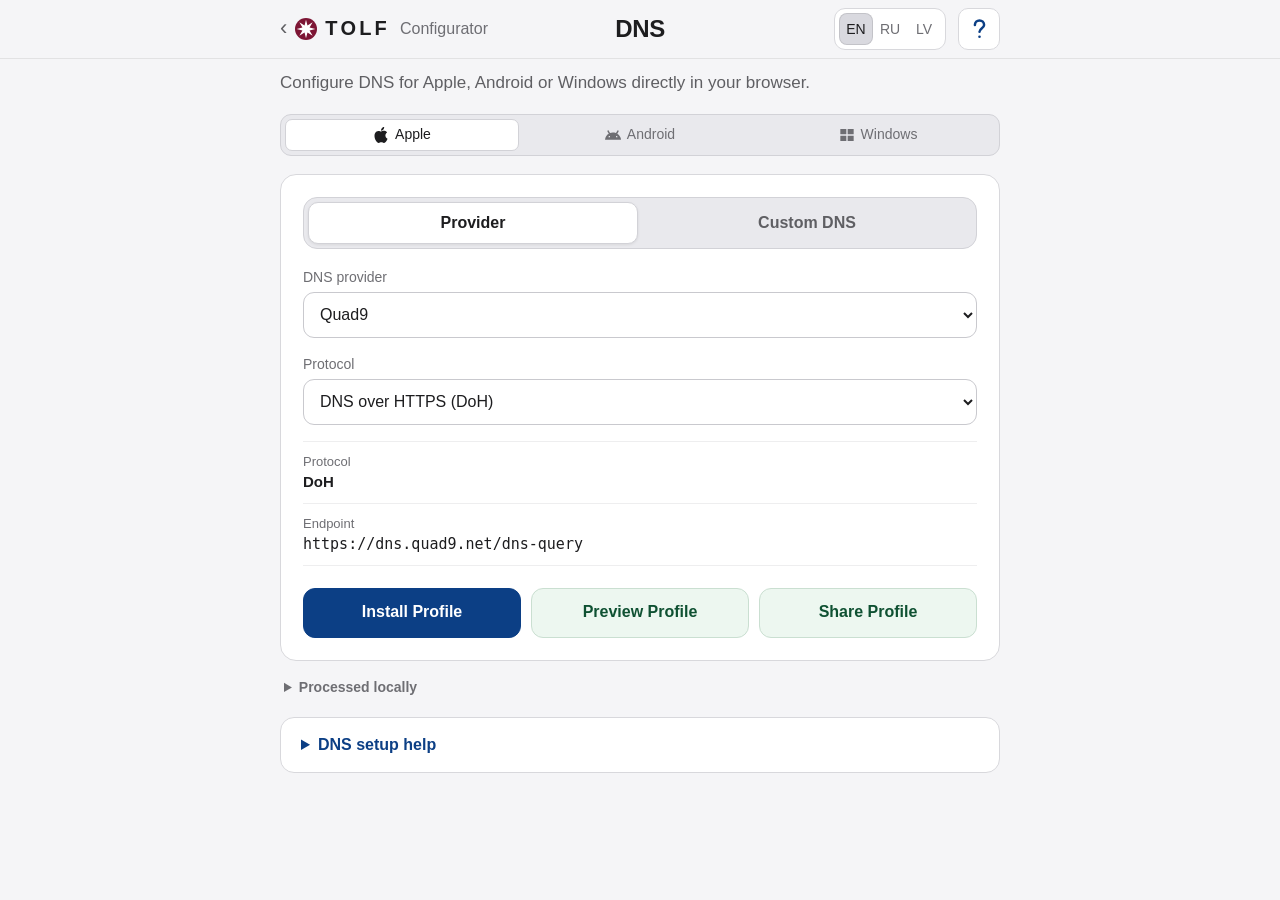
==== dns/index.html @ ae7d3d37 "Align Configurator and DNS headers with shared TOLF style" ====
<!DOCTYPE html>
<html lang="en" data-tolf-ui="configurator">
<head>
<meta charset="UTF-8">
<meta name="viewport" content="width=device-width, initial-scale=1">
<meta name="color-scheme" content="light dark">
<title>TOLF DNS Configurator</title>
<link rel="stylesheet" href="styles.css?v=unified-header-20260928-1">
<link rel="stylesheet" href="../tolf-header.20260919-1.css?v=languages-2">
</head>
<body>
<main>
  <header class="page-header">
    <nav class="header-navigation" aria-label="Navigation">
      <a class="back" id="backLink" href="/?lang=en" aria-label="TOLF Configurator" data-t-aria="backConfigurator">
        <span class="back-chevron" aria-hidden="true">‹</span>
        <span class="back-label"><span class="back-wordmark" aria-hidden="true">TOLF</span><span class="back-product" data-t="backProduct">Configurator</span></span>
      </a>

      <h1 class="header-title" data-t="title">DNS</h1>

      <div class="header-right">
        <div class="tolf-language language" aria-label="Language">
          <button data-lang="en" type="button" lang="en" aria-label="English">EN</button>
          <button data-lang="ru" type="button" lang="ru" aria-label="Русский">RU</button>
          <button data-lang="lv" type="button" lang="lv" aria-label="Latviešu">LV</button>
        </div>
        <a id="helpLink" class="help-link" href="#help" aria-label="Help" data-t-aria="help">
          <svg viewBox="0 0 24 24" fill="none" stroke="currentColor" stroke-width="2.2" stroke-linecap="round" stroke-linejoin="round" aria-hidden="true" focusable="false"><path d="M7.9 8a4.1 4.1 0 0 1 8.2 0c0 2.7-4.1 3-4.1 6"></path><circle cx="12" cy="18.5" r="1.15" fill="currentColor" stroke="none"></circle></svg>
        </a>
      </div>
    </nav>

    <div class="brand-copy">
      <h1 class="mobile-title" data-t="title">DNS</h1>
      <p class="subtitle" data-t="subtitle">Create a DNS configuration profile directly in your browser.</p>
    </div>
  </header>

  <div class="header-switchers">
    <div class="platform-switcher" id="platformSwitcher" aria-label="Device platform">
      <button class="platform-button" type="button" data-platform="apple" aria-pressed="false">
        <svg class="platform-icon" viewBox="0 0 24 24" aria-hidden="true" focusable="false">
          <path d="M12.152 6.896c-.948 0-2.415-1.078-3.96-1.04-2.04.027-3.91 1.183-4.961 3.014-2.117 3.675-.546 9.103 1.519 12.09 1.013 1.454 2.208 3.09 3.792 3.039 1.52-.065 2.09-.987 3.935-.987 1.831 0 2.35.987 3.96.948 1.637-.026 2.676-1.48 3.676-2.948 1.156-1.688 1.636-3.325 1.662-3.415-.039-.013-3.182-1.221-3.22-4.857-.026-3.04 2.48-4.494 2.597-4.559-1.429-2.09-3.623-2.324-4.39-2.376-2-.156-3.675 1.09-4.61 1.09zM15.53 3.83c.843-1.012 1.4-2.427 1.245-3.83-1.207.052-2.662.805-3.532 1.818-.78.896-1.454 2.338-1.273 3.714 1.338.104 2.715-.688 3.559-1.701"></path>
        </svg>
        <span>Apple</span>
      </button>

      <button class="platform-button" type="button" data-platform="android" aria-pressed="false">
        <svg class="platform-icon" viewBox="0 0 24 24" aria-hidden="true" focusable="false">
          <path d="M18.4395 5.5586c-.675 1.1664-1.352 2.3318-2.0274 3.498-.0366-.0155-.0742-.0286-.1113-.043-1.8249-.6957-3.484-.8-4.42-.787-1.8551.0185-3.3544.4643-4.2597.8203-.084-.1494-1.7526-3.021-2.0215-3.4864a1.1451 1.1451 0 0 0-.1406-.1914c-.3312-.364-.9054-.4859-1.379-.203-.475.282-.7136.9361-.3886 1.5019 1.9466 3.3696-.0966-.2158 1.9473 3.3593.0172.031-.4946.2642-1.3926 1.0177C2.8987 12.176.452 14.772 0 18.9902h24c-.119-1.1108-.3686-2.099-.7461-3.0683-.7438-1.9118-1.8435-3.2928-2.7402-4.1836a12.1048 12.1048 0 0 0-2.1309-1.6875c.6594-1.122 1.312-2.2559 1.9649-3.3848.2077-.3615.1886-.7956-.0079-1.1191a1.1001 1.1001 0 0 0-.8515-.5332c-.5225-.0536-.9392.3128-1.0488.5449zm-.0391 8.461c.3944.5926.324 1.3306-.1563 1.6503-.4799.3197-1.188.0985-1.582-.4941-.3944-.5927-.324-1.3307.1563-1.6504.4727-.315 1.1812-.1086 1.582.4941zM7.207 13.5273c.4803.3197.5506 1.0577.1563 1.6504-.394.5926-1.1038.8138-1.584.4941-.48-.3197-.5503-1.0577-.1563-1.6504.4008-.6021 1.1087-.8106 1.584-.4941z"></path>
        </svg>
        <span>Android</span>
      </button>

      <button class="platform-button" type="button" data-platform="windows" aria-pressed="false">
        <svg class="platform-icon" viewBox="0 0 24 24" aria-hidden="true" focusable="false">
          <path d="M2 3h9v8H2zM13 3h9v8h-9zM2 13h9v8H2zM13 13h9v8h-9z"></path>
        </svg>
        <span>Windows</span>
      </button>
    </div>
  </div>

  <section class="card dns-card">
    <div class="mode-tabs" role="tablist" aria-label="DNS mode">
      <button class="mode active" type="button" data-mode="provider" data-t="providerMode">Provider</button>
      <button class="mode" type="button" data-mode="custom" data-t="customMode">Custom DNS</button>
    </div>

    <div id="providerPanel">
      <div class="field first-field">
        <label for="provider" data-t="provider">DNS provider</label>
        <select id="provider">
          <option value="quad9">Quad9</option>
          <option value="quad9ecs">Quad9 ECS</option>
          <option value="cloudflare">Cloudflare</option>
          <option value="google">Google Public DNS</option>
          <option value="adguard">AdGuard DNS</option>
          <option value="mullvad">Mullvad DNS</option>
          <option value="dns4eu">DNS4EU</option>
          <option value="yandex">Yandex DNS</option>
          <option value="dnspod">DNSPod / Tencent</option>
          <option value="alidns">AliDNS</option>
        </select>
      </div>

      <div class="field">
        <label for="providerProtocolSelect" data-t="protocol">Protocol</label>
        <select id="providerProtocolSelect">
          <option value="HTTPS">DNS over HTTPS (DoH)</option>
          <option value="TLS">DNS over TLS (DoT)</option>
        </select>
      </div>

      <div class="provider-info">
        <div>
          <span data-t="protocol">Protocol</span>
          <strong id="providerProtocol">DoH</strong>
        </div>
        <div>
          <span data-t="endpoint">Endpoint</span>
          <code id="providerEndpoint"></code>
        </div>
      </div>
    </div>

    <div id="customPanel" class="hidden">
      <div class="field first-field">
        <label for="customProtocol" data-t="protocol">Protocol</label>
        <select id="customProtocol">
          <option value="HTTPS">DNS over HTTPS (DoH)</option>
          <option value="TLS">DNS over TLS (DoT)</option>
          <option value="Cleartext" data-t="plainDns">DNS (unencrypted)</option>
        </select>
      </div>

      <div id="urlField" class="field">
        <label for="serverUrl" data-t="dohUrl">DoH URL</label>
        <input id="serverUrl" type="url" placeholder="https://example.com/dns-query" autocomplete="off" autocapitalize="none" spellcheck="false">
      </div>

      <div id="hostField" class="field hidden">
        <label for="serverName" data-t="dotHost">DoT server name</label>
        <input id="serverName" type="text" placeholder="dns.example.com" autocomplete="off" autocapitalize="none" spellcheck="false">
      </div>

      <div id="addressesField" class="field hidden">
        <label for="serverAddresses" data-t="addresses">DNS addresses</label>
        <textarea id="serverAddresses" rows="3" placeholder="9.9.9.9, 149.112.112.112"></textarea>
        <p class="hint" data-t="addressesHint">Enter IPv4 or IPv6 addresses separated by commas or new lines.</p>
      </div>
    </div>

    <input id="profileName" type="hidden" value="TOLF DNS Quad9">

    <div id="error" class="error hidden" role="alert"></div>

    <div class="actions profile-actions">
      <button id="install" class="primary" type="button" data-t="install">Install Profile</button>
      <button id="preview" class="constructive preview-button" type="button" data-t="preview">Preview Profile</button>
      <button id="share" class="constructive" type="button" data-t="share">Share Profile</button>
    </div>

    <section id="profilePreview" class="profile-preview hidden" aria-live="polite">
      <div class="preview-header">
        <div>
          <div class="preview-kicker" data-t="previewTitle">Profile preview</div>
          <h2 id="previewName">TOLF DNS Quad9</h2>
        </div>
        <button id="closePreview" class="preview-close" type="button" aria-label="Close">×</button>
      </div>

      <div class="preview-grid">
        <div><span data-t="previewType">Type</span><strong>DNS configuration</strong></div>
        <div><span data-t="protocol">Protocol</span><strong id="previewProtocol">DoH</strong></div>
        <div><span data-t="provider">DNS provider</span><strong id="previewProvider">Quad9</strong></div>
        <div class="preview-wide"><span data-t="endpoint">Endpoint</span><code id="previewEndpoint"></code></div>
      </div>

      <div class="preview-scope">
        <div class="preview-scope-title" data-t="previewChanges">What this profile changes</div>
        <p data-t="previewOnlyDns">DNS settings only.</p>
        <ul>
          <li data-t="previewNoVpn">VPN is not configured.</li>
          <li data-t="previewNoCerts">No certificates are installed.</li>
          <li data-t="previewNoCredentials">No account credentials are added.</li>
          <li data-t="previewNoMdm">Device management (MDM) is not enabled.</li>
        </ul>
        <p><span data-t="previewSignature">Digital signature</span>: <strong data-t="previewUnsigned">none</strong></p>
        <p data-t="previewLocal">The profile is generated locally in this browser.</p>
      </div>

      <details class="raw-profile">
        <summary data-t="showRaw">Show .mobileconfig contents</summary>
        <div class="raw-profile-box">
          <button id="copyRawProfile" class="copy-raw-button" type="button" data-t-aria="copyRaw" aria-label="Copy .mobileconfig">
            <svg viewBox="0 0 24 24" aria-hidden="true" focusable="false">
              <rect x="8" y="8" width="11" height="11" rx="2"></rect>
              <path d="M16 8V6a2 2 0 0 0-2-2H6a2 2 0 0 0-2 2v8a2 2 0 0 0 2 2h2"></path>
            </svg>
          </button>
          <span id="copyRawStatus" class="copy-raw-status hidden" data-t="copied">Copied</span>
          <pre id="previewRaw"></pre>
        </div>
      </details>
    </section>
  </section>

  <details class="privacy">
    <summary data-t="privateTitle">Processed locally</summary>
    <p data-t="privateText">DNS settings and generated profiles stay in this browser and are not sent to TOLF.</p>
  </details>

  <details class="dns-help" id="help">
    <summary data-t="helpTitle">DNS setup help</summary>
    <div class="dns-help-content">
      <p data-t="helpIntro">Choose a device, a DNS provider and a protocol. The result configures DNS only; it does not set up a VPN.</p>
      <h2>Apple</h2>
      <p data-t="helpApple">Tap Install Profile, then open Settings and install the downloaded profile. You can inspect its DNS settings with Preview Profile first.</p>
      <h2>Android</h2>
      <p data-t="helpAndroid">Select DNS over TLS (DoT), tap Copy Private DNS, then paste the hostname in Settings → Network &amp; internet → Private DNS → Private DNS provider hostname.</p>
      <h2>Windows</h2>
      <p data-t="helpWindows">Select DNS over HTTPS (DoH), tap Copy Windows Setup, then paste the copied commands into PowerShell. The setup requests administrator permission and configures active physical network adapters.</p>
      <p class="dns-help-note" data-t="helpCustom">For your own DNS provider, choose Custom DNS and enter its DoH URL or DoT hostname.</p>
    </div>
  </details>
</main>
<script src="app.js?v=dns-guide-20260927-3"></script>
</body>
</html>
---- dns/styles.css ----
:root{
  font-family:-apple-system,BlinkMacSystemFont,"SF Pro Text","Segoe UI",sans-serif;
  color:#1d1d1f;
  background:#f5f5f7;
  color-scheme:light dark;
  --tolf-blue:#0c3f85;
  --tolf-blue-hover:#0a3673;
  --tolf-blue-pressed:#082d61;
  --tolf-success-bg:#edf7f0;
  --tolf-success-hover:#e3f1e8;
  --tolf-success-pressed:#d8ebdf;
  --tolf-success-text:#0f5132;
  --tolf-success-border:#cadfd1;
}
*{box-sizing:border-box}
body{margin:0;background:#f5f5f7;color:#1d1d1f}
button,input,select,textarea{font:inherit}
main{width:min(720px,calc(100% - 32px));margin:0 auto;padding:0 0 48px}

.page-header{padding:16px 0 18px}
.header-navigation{display:flex;align-items:center;justify-content:space-between;gap:16px;min-height:42px}
.back{display:inline-flex;align-items:center;gap:7px;color:#1d1d1f;text-decoration:none;font-weight:650;line-height:1}
.back-chevron{font-size:28px;font-weight:400;line-height:1;transform:translateY(-1px)}
.tolf-wordmark{display:inline-flex;align-items:center;letter-spacing:.04em;font-size:18px}
.tolf-wordmark::before{
  content:"";
  width:22px;height:22px;flex:0 0 22px;margin-right:8px;
  background:url("../tolf-logo-star.svg") center/contain no-repeat;
}
.header-right{display:flex;align-items:center;gap:10px}
.language{display:inline-flex;padding:4px;border:1px solid rgba(0,0,0,.08);border-radius:11px;background:#fff}
.language button{min-width:42px;height:32px;padding:0 10px;border:0;border-radius:8px;background:transparent;color:#6e6e73;cursor:pointer}
.language button.active{background:#ececf0;color:#1d1d1f}
.help-link{display:inline-flex;align-items:center;justify-content:center;min-height:44px;padding:0 4px;border:0;border-radius:6px;color:var(--tolf-blue);text-decoration:none;background:transparent;font-size:14px;font-weight:500;white-space:nowrap}
.brand-copy{margin-top:22px}
h1{margin:0 0 8px;font-size:36px;line-height:1.08;font-weight:650;letter-spacing:-.02em}
.subtitle{margin:0;color:#5f5f63;font-size:17px;line-height:1.45}

.header-switchers{margin:0 0 18px}
.platform-switcher{
  display:grid;
  grid-template-columns:repeat(3,minmax(0,1fr));
  width:100%;
  height:44px;
  min-height:44px;
  max-height:44px;
  padding:4px;
  gap:4px;
  border:1px solid #d2d2d7;
  border-radius:11px;
  background:#e9e9ed;
}
.platform-button{
  display:inline-flex;
  align-items:center;
  justify-content:center;
  gap:6px;
  width:100%;
  min-width:0;
  height:34px;
  min-height:34px;
  max-height:34px;
  padding:0 4px;
  font-size:14px;
  font-weight:500;
  line-height:1.2;
  border:1px solid transparent;
  border-radius:7px;
  color:#6e6e73;
  background:transparent;
  cursor:pointer;
}
.platform-button.active{
  color:#1d1d1f;
  background:#fff;
  border-color:#d2d2d7;
  box-shadow:none;
}
.platform-icon{
  width:16px;
  height:16px;
  flex:0 0 16px;
  fill:currentColor;
}

.card{background:#fff;border:1px solid #d8d8dc;border-radius:16px;padding:22px}
.mode-tabs{display:grid;grid-template-columns:1fr 1fr;gap:4px;padding:4px;margin-bottom:20px;background:#e9e9ed;border:1px solid #d2d2d7;border-radius:14px}
.mode{min-height:42px;border:1px solid transparent;border-radius:10px;background:transparent;color:#5f5f63;font:inherit;font-weight:600;cursor:pointer}
.mode.active{background:#fff;color:#1d1d1f;border-color:#d2d2d7;box-shadow:0 1px 3px rgba(0,0,0,.08)}
label{display:block;margin:0 0 7px;color:#6e6e73;font-size:14px}
input,select,textarea{width:100%;min-height:46px;border:1px solid #c9c9ce;border-radius:11px;background:#fff;color:#1d1d1f;padding:10px 12px}
textarea{resize:vertical}
.field{margin-top:18px}.first-field{margin-top:0}
.provider-info{margin-top:16px;border-top:1px solid #eeeeef}
.provider-info>div{padding:12px 0;border-bottom:1px solid #eeeeef}
.provider-info span{display:block;color:#6e6e73;font-size:13px;margin-bottom:4px}
.provider-info strong,.provider-info code{font-size:15px;overflow-wrap:anywhere}
.hint{margin:7px 2px 0;color:#77777c;font-size:13px}
.actions{display:grid;grid-template-columns:1fr 1fr;gap:10px;margin-top:22px}
.actions button{
  min-height:50px;
  padding:13px 14px;
  border-radius:12px;
  font-size:16px;
  line-height:1.3;
  font-weight:600;
  cursor:pointer;
}
.primary{border:1px solid var(--tolf-blue);background:var(--tolf-blue);color:#fff;font-weight:600}
.primary:hover{background:var(--tolf-blue-hover);border-color:var(--tolf-blue-hover)}
.primary:active{background:var(--tolf-blue-pressed);border-color:var(--tolf-blue-pressed)}
.secondary{border:1px solid #c9c9ce;background:#fff;color:#1d1d1f;font-weight:600}
.constructive{
  border:1px solid var(--tolf-success-border);
  background:var(--tolf-success-bg);
  color:var(--tolf-success-text);
  font-weight:600;
}
.constructive:hover{background:var(--tolf-success-hover)}
.constructive:active{background:var(--tolf-success-pressed)}
.error{color:#b42318;margin:14px 0 0}
.privacy{margin:18px 4px 0;color:#6e6e73;font-size:14px}
.privacy summary{cursor:pointer;font-weight:600}
.privacy p{margin:8px 0 0;line-height:1.45}
.dns-help{margin:22px 0 0;padding:18px 20px;border:1px solid #d8d8dc;border-radius:14px;background:#fff;scroll-margin-top:16px}
.dns-help summary{color:var(--tolf-blue);font-size:16px;font-weight:600;cursor:pointer}
.dns-help-content{padding-top:8px;font-size:15px;line-height:1.5}
.dns-help-content h2{margin:18px 0 4px;font-size:16px}
.dns-help-content p{margin:0 0 10px}
.dns-help-note{color:#5f5f63}
.hidden{display:none!important}

@media(max-width:620px){
  main{width:min(100% - 24px,720px)}
  .page-header{padding-top:10px}
  .header-navigation{gap:8px}
  .header-right{gap:6px}
  .language button{min-width:36px;padding:0 7px}
  .help-link{padding:0 4px}
  h1{font-size:30px}
  .card{padding:18px}
  .actions{grid-template-columns:1fr}
}
@media(max-width:390px){
  .tolf-wordmark{font-size:17px}
  .tolf-wordmark::before{width:20px;height:20px;flex-basis:20px;margin-right:6px}
  .back-chevron{font-size:25px}
  .language button{min-width:32px;padding:0 5px}
  .help-link{min-height:44px;padding:0 4px;font-size:14px}
}

@media(prefers-color-scheme:dark){
  :root{
    --tolf-success-bg:#24362f;
    --tolf-success-hover:#2b4438;
    --tolf-success-pressed:#345240;
    --tolf-success-text:#b8dfc8;
    --tolf-success-border:#526d5e;
  }
  :root,body{background:#000;color:#f5f5f7}
  .back,.help-link{color:#f5f5f7}
  .language,.card,input,select,textarea{background:#1c1c1e;color:#f5f5f7;border-color:#38383a}
  .language button{color:#a1a1a6}
  .language button.active,.platform-button.active{background:#3a3a3c;color:#fff;border-color:#48484a}
  .platform-switcher{background:#1c1c1e;border-color:#38383a}
  .platform-button{color:#a1a1a6}
  .mode-tabs{background:#1c1c1e;border-color:#38383a}
  .mode.active{background:#3a3a3c;color:#fff;border-color:#48484a}
  .subtitle,.privacy,label,.hint,.provider-info span,.platform-label{color:#a1a1a6}
  .provider-info,.provider-info>div{border-color:#38383a}
  .secondary{background:#2c2c2e;color:#f5f5f7;border-color:#48484a}
  .primary{background:var(--tolf-blue);color:#fff;border-color:var(--tolf-blue)}
  .constructive{background:var(--tolf-success-bg);color:var(--tolf-success-text);border-color:var(--tolf-success-border)}
  .dns-help{background:#1c1c1e;border-color:#38383a}
  .dns-help summary{color:#7fb0ef}
  .dns-help-note{color:#a1a1a6}
}
.profile-actions{grid-template-columns:repeat(3,minmax(0,1fr))}
.profile-actions .preview-button{
  width:100%;
  min-height:50px;
  margin:0;
  font-size:16px;
  cursor:pointer;
}
.profile-preview{
  margin-top:18px;
  padding:18px;
  border:1px solid #d8d8dc;
  border-radius:14px;
  background:#f8f8fa;
}
.preview-header{display:flex;align-items:flex-start;justify-content:space-between;gap:16px}
.preview-kicker{color:#6e6e73;font-size:14px;margin-bottom:5px}
.profile-preview h2{margin:0;font-size:22px;line-height:1.2;font-weight:650}
.preview-close{
  width:32px;height:32px;min-width:32px;padding:0;
  border:1px solid #d2d2d7;border-radius:9px;
  background:#fff;color:#6e6e73;font-size:22px;line-height:1;cursor:pointer;
}
.preview-grid{
  display:grid;grid-template-columns:1fr 1fr;
  gap:0 20px;margin-top:16px;
  border-top:1px solid #dedee2;
}
.preview-grid>div{padding:11px 0;border-bottom:1px solid #dedee2}
.preview-grid span{display:block;color:#6e6e73;font-size:14px;margin-bottom:4px}
.preview-grid strong,.preview-grid code{font-size:16px;overflow-wrap:anywhere}
.preview-wide{grid-column:1/-1}
.preview-scope{margin-top:18px;font-size:16px;line-height:1.5}
.preview-scope-title{font-weight:650;margin-bottom:5px}
.preview-scope p{margin:6px 0}
.preview-scope ul{margin:7px 0 10px;padding-left:20px}
.preview-scope li{margin:4px 0}
.raw-profile{margin-top:14px;border-top:1px solid #dedee2;padding-top:12px}
.raw-profile summary{cursor:pointer;color:#5f5f63;font-size:13px;font-weight:600}
.raw-profile pre{
  max-height:320px;overflow:auto;margin:12px 0 0;padding:12px;
  border:1px solid #dedee2;border-radius:10px;
  background:#fff;color:#1d1d1f;
  font:12px/1.45 ui-monospace,SFMono-Regular,Menlo,Monaco,Consolas,monospace;
  white-space:pre-wrap;overflow-wrap:anywhere;
}
@media(max-width:620px){
  .profile-actions{
    grid-template-columns:1fr 1fr;
  }
  .profile-actions #install{
    grid-column:1/-1;
  }
  .profile-actions #preview,
  .profile-actions #share{
    width:100%;
  }
}
@media(max-width:520px){
  .preview-grid{grid-template-columns:1fr}
  .preview-wide{grid-column:auto}
  .profile-preview{padding:16px}
}
@media(prefers-color-scheme:dark){
  .preview-button,.preview-kicker,.preview-grid span,.raw-profile summary{color:#a1a1a6}
  .profile-preview{background:#151517;border-color:#38383a}
  .preview-close,.raw-profile pre{background:#1c1c1e;color:#f5f5f7;border-color:#38383a}
  .preview-grid,.preview-grid>div,.raw-profile{border-color:#38383a}
}

.raw-profile-box{position:relative;margin-top:12px}
.raw-profile-box pre{margin-top:0;padding-top:44px}
.copy-raw-button{
  position:absolute;top:8px;right:8px;z-index:2;
  width:34px;height:34px;min-width:34px;min-height:34px;
  padding:7px;border:0;border-radius:8px;
  background:transparent;color:#5f5f63;cursor:pointer;
}
.copy-raw-button:hover{background:rgba(0,0,0,.05)}
.copy-raw-button:active{background:rgba(0,0,0,.09)}
.copy-raw-button svg{display:block;width:20px;height:20px;fill:none;stroke:currentColor;stroke-width:1.8}
.copy-raw-status{
  position:absolute;top:13px;right:48px;z-index:2;
  color:#5f5f63;font-size:12px;line-height:1.2;
}
@media(prefers-color-scheme:dark){
  .copy-raw-button,.copy-raw-status{color:#a1a1a6}
  .copy-raw-button:hover{background:rgba(255,255,255,.07)}
  .copy-raw-button:active{background:rgba(255,255,255,.12)}
}

/* TOLF configurator wordmark: spaced brand lettering. */
.tolf-wordmark {
  letter-spacing: .14em;
}

/* DNS page title: spaced TOLF wordmark with normal readable product-name gap. */
.dns-configurator-title {
  display: flex;
  align-items: baseline;
  gap: .42em;
}
.dns-configurator-title .dns-title-tolf {
  letter-spacing: .14em;
}
.dns-configurator-title .dns-title-rest {
  letter-spacing: normal;
}

/* DNS configurator back wordmark: same compact treatment as the configurator navigation. */
.page-header .back .tolf-wordmark {
  font-size: 16px;
  font-weight: 600;
  letter-spacing: normal;
}

/* Back navigation: match the main Configurator TOLF wordmark exactly. */
.page-header .back {
  gap: 8px;
}
.page-header .back .tolf-wordmark {
  display: inline-flex;
  align-items: center;
  gap: 8px;
  font-family: -apple-system, BlinkMacSystemFont, "SF Pro Text", "SF Pro Display", "Segoe UI", Helvetica, Arial, sans-serif;
  font-size: 20px;
  font-weight: 650;
  line-height: 1.47;
  letter-spacing: .16em;
}
.page-header .back .tolf-wordmark::before {
  width: 22px;
  height: 22px;
  flex-basis: 22px;
  margin-right: 0;
}
.page-header .back .back-product {
  margin-left: 2px;
  font-size: 16px;
  font-weight: 400;
  line-height: 1.47;
  letter-spacing: normal;
  color: #6e6e73;
}
@media (max-width:520px) {
  .page-header .back .tolf-wordmark { font-size:19px; }
}

/* DNS header: one unified back label and VPN-style Help link. */
.page-header .back{
  gap:8px;
  font-family:-apple-system,BlinkMacSystemFont,"SF Pro Text","SF Pro Display","Segoe UI",Helvetica,Arial,sans-serif;
  text-decoration:none;
}
.page-header .back-label{
  display:inline-flex;
  align-items:center;
  gap:8px;
  color:#1d1d1f;
  font-size:16px;
  font-weight:600;
  line-height:1.35;
  letter-spacing:normal;
  white-space:nowrap;
}
.page-header .back-label::before{
  content:"";
  display:block;
  flex:0 0 22px;
  width:22px;
  height:22px;
  background:url("../tolf-logo-star.svg") center/contain no-repeat;
}
.page-header .help-link{
  color:var(--tolf-blue);
  font-size:14px;
  font-weight:500;
}
.page-header .help-link:visited{
  color:var(--tolf-blue);
}
@media(max-width:520px){
  .page-header .back-label{
    font-size:15px;
  }
  .page-header .back-label::before{
    width:20px;
    height:20px;
    flex-basis:20px;
  }
}
@media(prefers-color-scheme:dark){
  .page-header .back-label{color:#f5f5f7}
  .page-header .help-link,
  .page-header .help-link:visited{color:#7fb0ef}
}

/* Match the account and Configurator header on wide screens. */
.page-header { padding:0 0 18px; }
.page-header .header-navigation {
  position:relative;
  box-sizing:border-box;
  width:100vw;
  min-height:58px;
  margin-left:calc(50% - 50vw);
  margin-right:calc(50% - 50vw);
  padding:8px max(16px,calc((100vw - 720px) / 2));
  background:rgba(245,245,247,.86);
  border-bottom:1px solid rgba(0,0,0,.08);
  backdrop-filter:saturate(180%) blur(20px);
  -webkit-backdrop-filter:saturate(180%) blur(20px);
}
.page-header .back {
  flex:none;
  gap:8px;
}
.page-header .back-chevron {
  color:#5f5f63;
  font-size:22px;
}
.page-header .back-label {
  gap:8px;
  font-family:-apple-system,BlinkMacSystemFont,"SF Pro Text","SF Pro Display","Segoe UI",sans-serif;
}
.page-header .back-label::before { display:none; }
.page-header .back-wordmark {
  display:inline-flex;
  align-items:center;
  gap:8px;
  font-size:20px;
  font-weight:650;
  line-height:1.47;
  letter-spacing:.16em;
  -webkit-font-smoothing:antialiased;
}
.page-header .back-wordmark::before {
  content:"";
  display:block;
  flex:0 0 22px;
  width:22px;
  height:22px;
  background:url("../tolf-logo-star.svg") center/contain no-repeat;
}
.page-header .back-product {
  color:inherit;
  font-size:16px;
  font-weight:650;
  line-height:1.47;
  letter-spacing:normal;
}
.page-header .header-title {
  position:absolute;
  left:50%;
  transform:translateX(-50%);
  max-width:calc(100% - 420px);
  margin:0;
  overflow:hidden;
  color:inherit;
  font-family:-apple-system,BlinkMacSystemFont,"SF Pro Text","SF Pro Display","Segoe UI",sans-serif;
  font-size:24px;
  font-weight:650;
  line-height:1.2;
  letter-spacing:-.015em;
  text-align:center;
  text-overflow:ellipsis;
  white-space:nowrap;
}
.page-header .brand-copy { margin-top:12px; }
.page-header .mobile-title { display:none; }
.page-header .header-right { flex:none; gap:12px; }
.page-header .help-link,
.page-header .help-link:visited {
  box-sizing:border-box;
  display:inline-flex;
  flex:0 0 42px;
  align-items:center;
  justify-content:center;
  width:42px;
  min-width:42px;
  height:42px;
  min-height:42px;
  padding:0;
  color:#0c3f85;
  border:1px solid #d8d8dc;
  border-radius:10px;
  background:#fff;
}
.page-header .help-link svg {
  display:block;
  flex:none;
  width:27px;
  height:27px;
}
@media(max-width:699px) {
  .page-header .header-title { display:none; }
  .page-header .mobile-title { display:block; }
  .page-header .brand-copy { margin-top:20px; }
}
@media(max-width:620px) {
  .page-header .header-navigation {
    flex-wrap:wrap;
    row-gap:6px;
  }
  .page-header .back { min-width:0; }
  .page-header .back-label { min-width:0; }
  .page-header .header-right { margin-left:auto; }
}
@media(max-width:520px) {
  .page-header .back-wordmark { font-size:19px; }
  .page-header .back-product { font-size:14px; }
  .page-header .back-wordmark::before { flex-basis:20px; width:20px; height:20px; }
}
@media(prefers-color-scheme:dark) {
  .page-header .header-navigation {
    background:rgba(0,0,0,.84);
    border-bottom-color:rgba(255,255,255,.09);
  }
  .page-header .back-chevron { color:#a1a1a6; }
  .page-header .help-link,
  .page-header .help-link:visited {
    color:#7fb0ef;
    background:#1e2934;
    border-color:#42505e;
  }
}
---- tolf-header.20260919-1.css ----
/* Shared header geometry — 2026-09-19. Language groups and adjacent controls: 42px. */
html .language,
html .language-switcher,
html .admin-languages,
html[data-tolf-ui="quick"] header nav[aria-label="Language"],
html .header-switchers .platform-switcher {
  box-sizing: border-box;
  height: 42px;
  min-height: 42px;
  max-height: 42px;
  padding-block: 4px;
  align-items: center;
  flex-wrap: nowrap;
}
html .language > button,
html .language-switcher > button,
html .admin-languages > button,
html[data-tolf-ui="quick"] header nav[aria-label="Language"] > button,
html .header-switchers .platform-switcher > button {
  box-sizing: border-box;
  height: 32px;
  min-height: 32px;
  max-height: 32px;
  padding-block: 0;
  display: inline-flex;
  align-items: center;
  justify-content: center;
  line-height: 1.2;
}
html[data-tolf-ui] .top-actions :is(.account-link, .signup-link, .authenticated-account-status, .authenticated-account-logout),
html[data-tolf-ui] .page-top .back,
html[data-tolf-ui] .page-top > a,
html[data-tolf-ui] .topbar-inner > .brand,
html[data-tolf-ui] .admin-header > div > a,
html[data-tolf-ui="quick"] header > a,
html .brand .site-nav > a,
html[data-tolf-ui="vpn"] :is(#redeemPromoButton, #signOutButton, #vpnAdminLink),
html .header-promo .promo-input {
  box-sizing: border-box;
  height: 42px;
  min-height: 42px;
  max-height: 42px;
  padding-block: 0;
  align-items: center;
}
html[data-tolf-ui] .top-actions :is(.account-link, .signup-link, .authenticated-account-status, .authenticated-account-logout),
html[data-tolf-ui] .page-top > a,
html[data-tolf-ui] .topbar-inner > .brand,
html[data-tolf-ui] .admin-header > div > a,
html[data-tolf-ui="quick"] header > a {
  display: inline-flex;
  justify-content: center;
}

/* One language control across TOLF, independent of each page's legacy styles. */
html .tolf-language.tolf-language {
  display: inline-flex;
  flex: 0 0 auto;
  width: max-content;
  box-sizing: border-box;
  height: 42px;
  min-height: 42px;
  max-height: 42px;
  padding: 4px;
  gap: 0;
  align-items: center;
  align-self: flex-end;
  flex-wrap: nowrap;
  border: 1px solid #d8d8dc;
  border-radius: 11px;
  background: #ffffff;
  box-shadow: none;
}
html .tolf-language.tolf-language > button {
  box-sizing: border-box;
  display: inline-flex;
  align-items: center;
  justify-content: center;
  flex: 0 0 34px;
  width: 34px;
  min-width: 34px;
  height: 32px;
  min-height: 32px;
  max-height: 32px;
  margin: 0;
  padding: 0 6px;
  border: 0;
  border-radius: 8px;
  background: transparent;
  color: #6e6e73;
  font-family: -apple-system, BlinkMacSystemFont, "Segoe UI", sans-serif;
  font-size: 14px;
  font-weight: 400;
  line-height: 1.2;
  letter-spacing: normal;
  text-align: center;
  box-shadow: none;
  cursor: pointer;
  transition: none;
  -webkit-appearance: none;
  appearance: none;
}
html .tolf-language.tolf-language > button:is(.active, [aria-pressed="true"]) {
  color: #1d1d1f;
  background: #d9d9df;
  border-color: transparent;
  box-shadow: inset 0 0 0 1px rgba(0, 0, 0, .10);
}
html .tolf-language.tolf-language > button:focus-visible {
  outline: 2px solid #0c3f85;
  outline-offset: 1px;
}
@media (prefers-color-scheme: dark) {
  html .tolf-language.tolf-language {
    background: #1e2934;
    border-color: #42505e;
  }
  html .tolf-language.tolf-language > button { color: #aab7c4; }
  html .tolf-language.tolf-language > button:is(.active, [aria-pressed="true"]) {
    color: #f5f7fa;
    background: #3a3a3c;
    box-shadow: inset 0 0 0 1px rgba(255, 255, 255, .12);
  }
  html .tolf-language.tolf-language > button:focus-visible { outline-color: #80baff; }
}
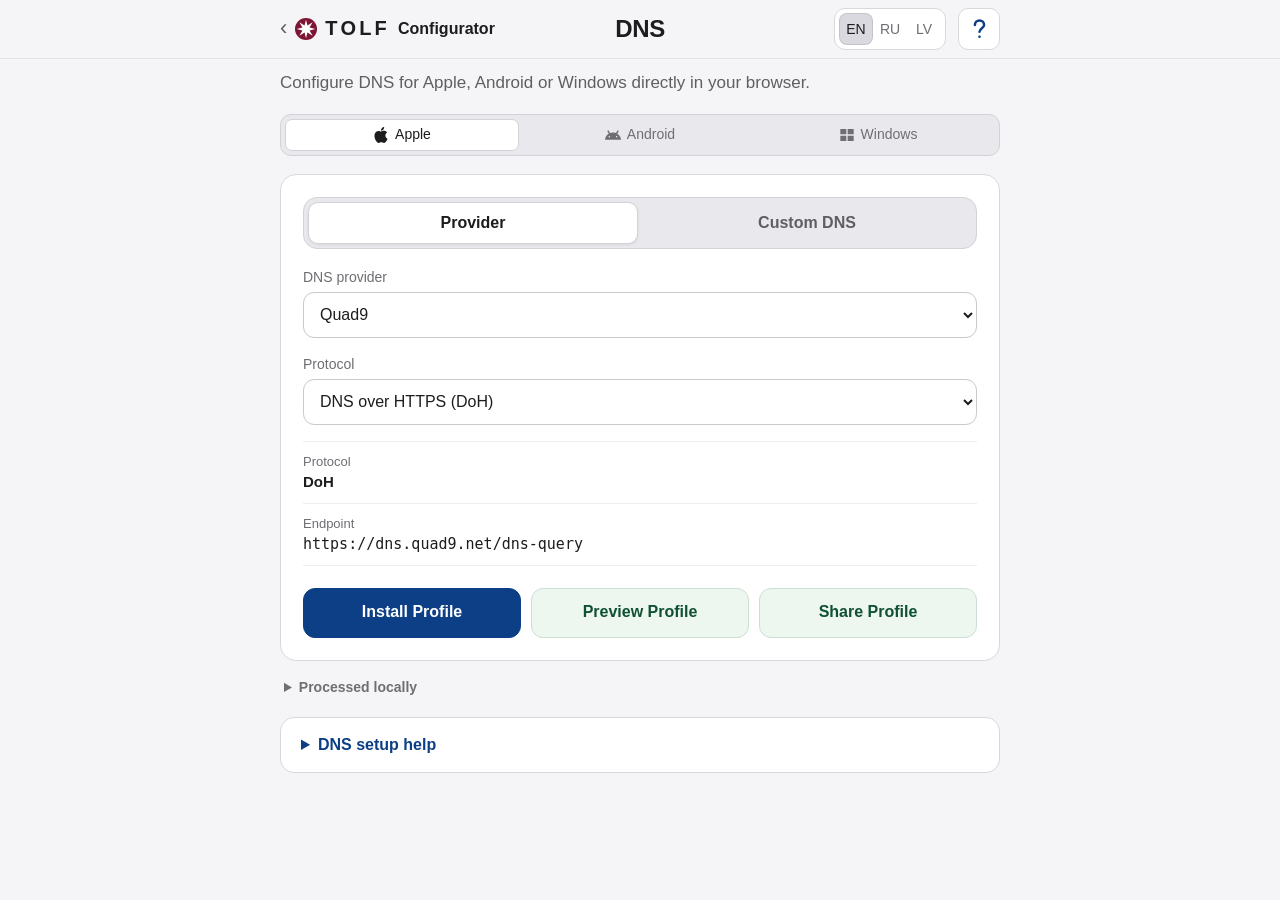
==== commit 4f9d3c11: "Restore full contrast and weight to DNS Configurator back link" ====
--- a/dns/index.html
+++ b/dns/index.html
@@ -5,7 +5,7 @@
 <meta name="viewport" content="width=device-width, initial-scale=1">
 <meta name="color-scheme" content="light dark">
 <title>TOLF DNS Configurator</title>
-<link rel="stylesheet" href="styles.css?v=unified-header-20260928-1">
+<link rel="stylesheet" href="styles.css?v=return-label-20260928-1">
 <link rel="stylesheet" href="../tolf-header.20260919-1.css?v=languages-2">
 </head>
 <body>
--- a/dns/styles.css
+++ b/dns/styles.css
@@ -312,12 +312,12 @@
   margin-right: 0;
 }
 .page-header .back .back-product {
-  margin-left: 2px;
+  margin-left: 0;
   font-size: 16px;
-  font-weight: 400;
+  font-weight: 650;
   line-height: 1.47;
   letter-spacing: normal;
-  color: #6e6e73;
+  color: inherit;
 }
 @media (max-width:520px) {
   .page-header .back .tolf-wordmark { font-size:19px; }
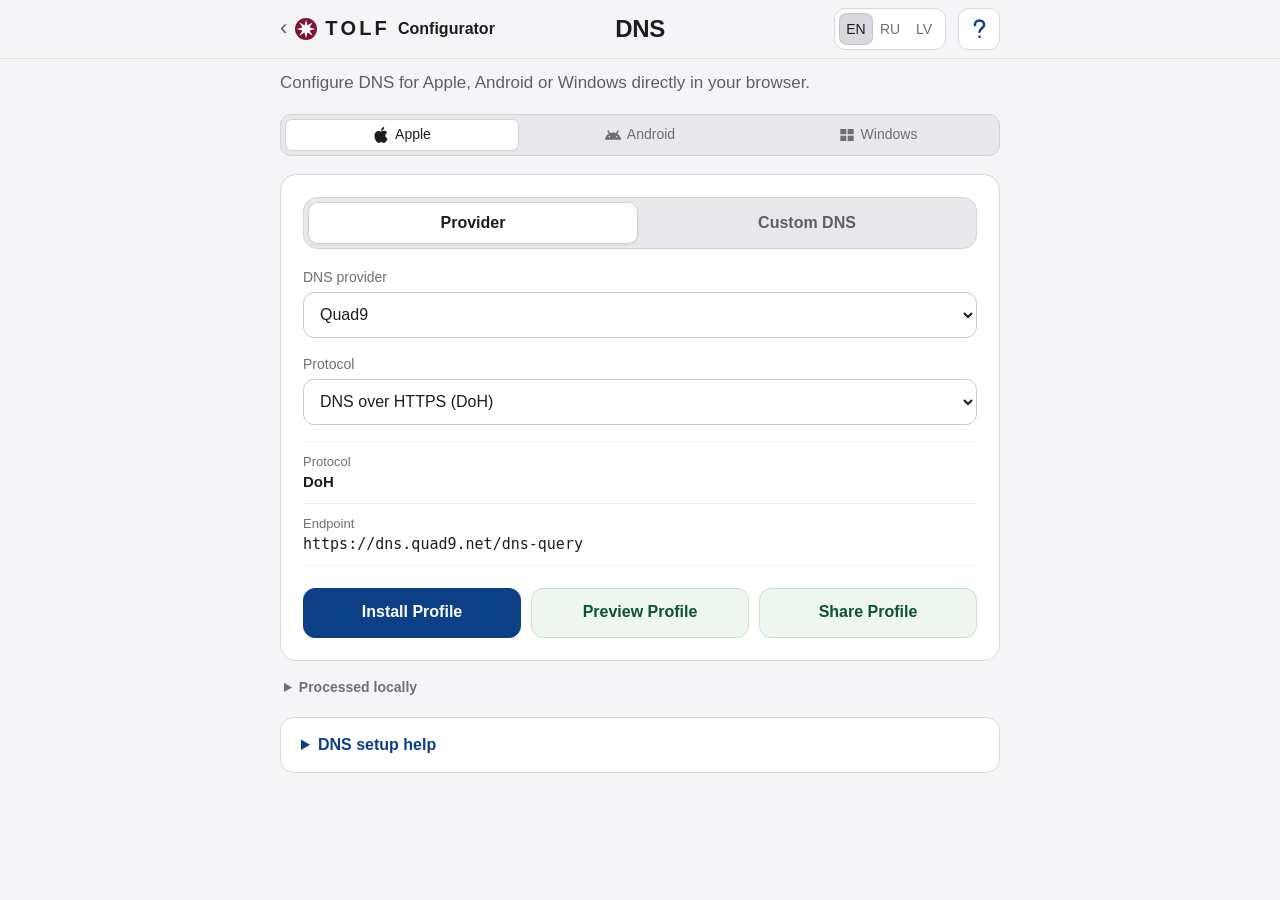
==== commit b0b9c3a7: "Make DNS setup actions equal width and compact on wide screens" ====
--- a/dns/index.html
+++ b/dns/index.html
@@ -5,7 +5,7 @@
 <meta name="viewport" content="width=device-width, initial-scale=1">
 <meta name="color-scheme" content="light dark">
 <title>TOLF DNS Configurator</title>
-<link rel="stylesheet" href="styles.css?v=return-label-20260928-1">
+<link rel="stylesheet" href="styles.css?v=dns-two-actions-20260929-1">
 <link rel="stylesheet" href="../tolf-header.20260919-1.css?v=languages-2">
 </head>
 <body>
--- a/dns/styles.css
+++ b/dns/styles.css
@@ -176,6 +176,17 @@
   .dns-help-note{color:#a1a1a6}
 }
 .profile-actions{grid-template-columns:repeat(3,minmax(0,1fr))}
+@media(min-width:621px){
+  .profile-actions:has(#preview.hidden){
+    grid-template-columns:repeat(2,minmax(0,1fr));
+  }
+  .profile-actions:has(#preview.hidden) > button:not(.hidden){
+    min-height:44px;
+    height:44px;
+    padding:0 12px;
+    line-height:1.2;
+  }
+}
 .profile-actions .preview-button{
   width:100%;
   min-height:50px;
@@ -500,3 +511,28 @@
     border-color:#42505e;
   }
 }
+
+/* On narrow screens the DNS title shares the language and help row. */
+@media (max-width: 699px) {
+  .page-header .header-navigation {
+    display: grid;
+    grid-template-columns: minmax(0,1fr) auto;
+    grid-template-rows: auto auto;
+    align-items: center;
+    column-gap: 8px;
+    row-gap: 8px;
+  }
+  .page-header .back { grid-column: 1 / -1; grid-row: 1; }
+  .page-header .header-title {
+    position: static;
+    display: block;
+    grid-column: 1;
+    grid-row: 2;
+    transform: none;
+    max-width: none;
+    text-align: left;
+  }
+  .page-header .header-right { grid-column: 2; grid-row: 2; margin-left: 0; }
+  .page-header .mobile-title { display: none; }
+  .page-header .brand-copy { margin-top: 12px; }
+}
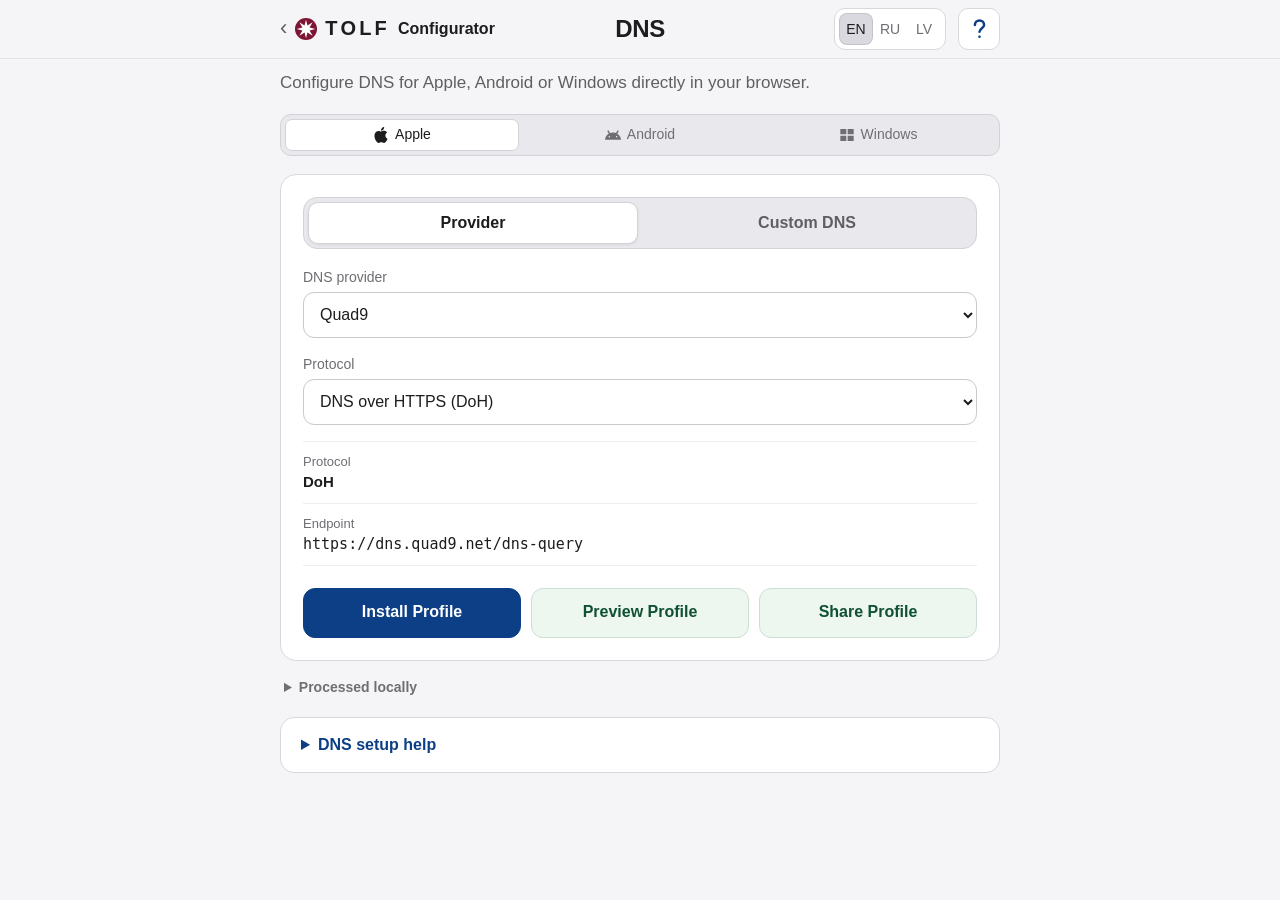
==== commit 954458bf: "Improve public search metadata and add VPN information pages and sitemaps" ====
--- a/dns/index.html
+++ b/dns/index.html
@@ -4,9 +4,17 @@
 <meta charset="UTF-8">
 <meta name="viewport" content="width=device-width, initial-scale=1">
 <meta name="color-scheme" content="light dark">
-<title>TOLF DNS Configurator</title>
+<title>DNS profile generator — TOLF Configurator</title>
 <link rel="stylesheet" href="styles.css?v=dns-two-actions-20260929-1">
 <link rel="stylesheet" href="../tolf-header.20260919-1.css?v=languages-2">
+<meta name="description" content="Create a DNS configuration profile using your own server and connection settings. Download the profile to set up a compatible device.">
+<link rel="canonical" href="https://configurator.tolf.is/dns/">
+<meta property="og:type" content="website">
+<meta property="og:url" content="https://configurator.tolf.is/dns/">
+<meta property="og:title" content="DNS profile generator — TOLF Configurator">
+<meta property="og:description" content="Create a DNS configuration profile using your own server and connection settings. Download the profile to set up a compatible device.">
+<script id="tolf-search-metadata" type="application/json">{"en": ["DNS profile generator — TOLF Configurator", "Create a DNS configuration profile using your own server and connection settings. Download the profile to set up a compatible device."], "ru": ["Конфигуратор профиля DNS — TOLF", "Создайте профиль DNS с параметрами своего сервера. Скачайте готовую конфигурацию для настройки совместимого устройства."], "lv": ["DNS profilu konfigurators — TOLF", "Izveidojiet DNS profilu ar sava servera savienojuma parametriem un lejupielādējiet konfigurāciju saderīgai ierīcei."]}</script>
+<script defer src="/search-metadata.js?v=20261109"></script>
 </head>
 <body>
 <main>
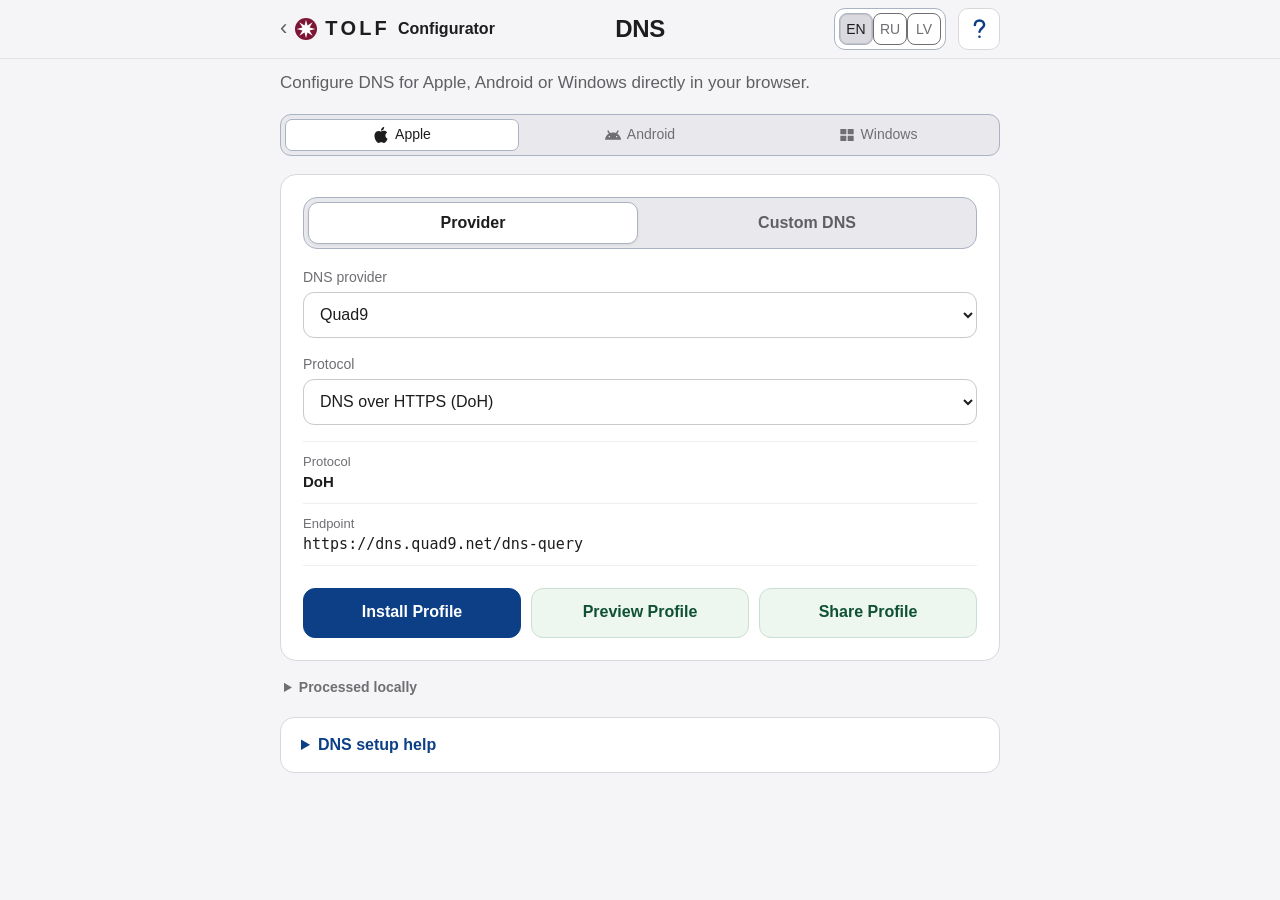
==== commit 4d6fc2fa: "Unify segmented selector and language frames across all pages" ====
--- a/dns/index.html
+++ b/dns/index.html
@@ -15,7 +15,7 @@
 <meta property="og:description" content="Create a DNS configuration profile using your own server and connection settings. Download the profile to set up a compatible device.">
 <script id="tolf-search-metadata" type="application/json">{"en": ["DNS profile generator — TOLF Configurator", "Create a DNS configuration profile using your own server and connection settings. Download the profile to set up a compatible device."], "ru": ["Конфигуратор профиля DNS — TOLF", "Создайте профиль DNS с параметрами своего сервера. Скачайте готовую конфигурацию для настройки совместимого устройства."], "lv": ["DNS profilu konfigurators — TOLF", "Izveidojiet DNS profilu ar sava servera savienojuma parametriem un lejupielādējiet konfigurāciju saderīgai ierīcei."]}</script>
 <script defer src="/search-metadata.js?v=20261109"></script>
-</head>
+<link rel="stylesheet" href="/segmented-controls.css?v=20261123"></head>
 <body>
 <main>
   <header class="page-header">
--- a/segmented-controls.css
+++ b/segmented-controls.css
@@ -0,0 +1,69 @@
+/* Shared frames for segmented choices and their selected options. */
+:root {
+  --tolf-segment-border: #aab3c2;
+}
+@media (prefers-color-scheme: dark) {
+  :root { --tolf-segment-border: #647184; }
+}
+html :is(.tolf-language,
+  .language,
+  .language-switcher,
+  .admin-languages,
+  .public-language,
+  .billing-language,
+  .visits-languages,
+  .platform-switcher,
+  .platform-options,
+  .target-platform-selector,
+  .mode-tabs,
+  .auth-methods,
+  .vpn-setup-tabs,
+  .admin-tabs,
+  #anyConnectModeSelector,
+  html[data-tolf-ui="quick"] header nav[aria-label="Language"]) {
+  border: 1px solid var(--tolf-segment-border) !important;
+}
+html :is(.tolf-language,
+  .language,
+  .language-switcher,
+  .admin-languages,
+  .public-language,
+  .billing-language,
+  .visits-languages,
+  .platform-switcher,
+  .platform-options,
+  .target-platform-selector,
+  .mode-tabs,
+  .auth-methods,
+  .vpn-setup-tabs,
+  .admin-tabs,
+  #anyConnectModeSelector,
+  html[data-tolf-ui="quick"] header nav[aria-label="Language"]) > :is(button, a) {
+  box-sizing: border-box;
+  border-width: 1px !important;
+  border-style: solid !important;
+}
+html :is(.tolf-language,
+  .language,
+  .language-switcher,
+  .admin-languages,
+  .public-language,
+  .billing-language,
+  .visits-languages,
+  .platform-switcher,
+  .platform-options,
+  .target-platform-selector,
+  .mode-tabs,
+  .auth-methods,
+  .vpn-setup-tabs,
+  .admin-tabs,
+  #anyConnectModeSelector,
+  html[data-tolf-ui="quick"] header nav[aria-label="Language"]) > :is(button, a):is(.active, .selected, [aria-pressed="true"], [aria-selected="true"], [aria-current="page"]),
+html #anyConnectModeSelector .anyconnect-mode-button.active,
+html .target-platform-choice input:checked + .target-platform-segment {
+  border: 1px solid var(--tolf-segment-border) !important;
+}
+html .platform-options {
+  padding: 4px;
+  border-radius: 11px;
+}
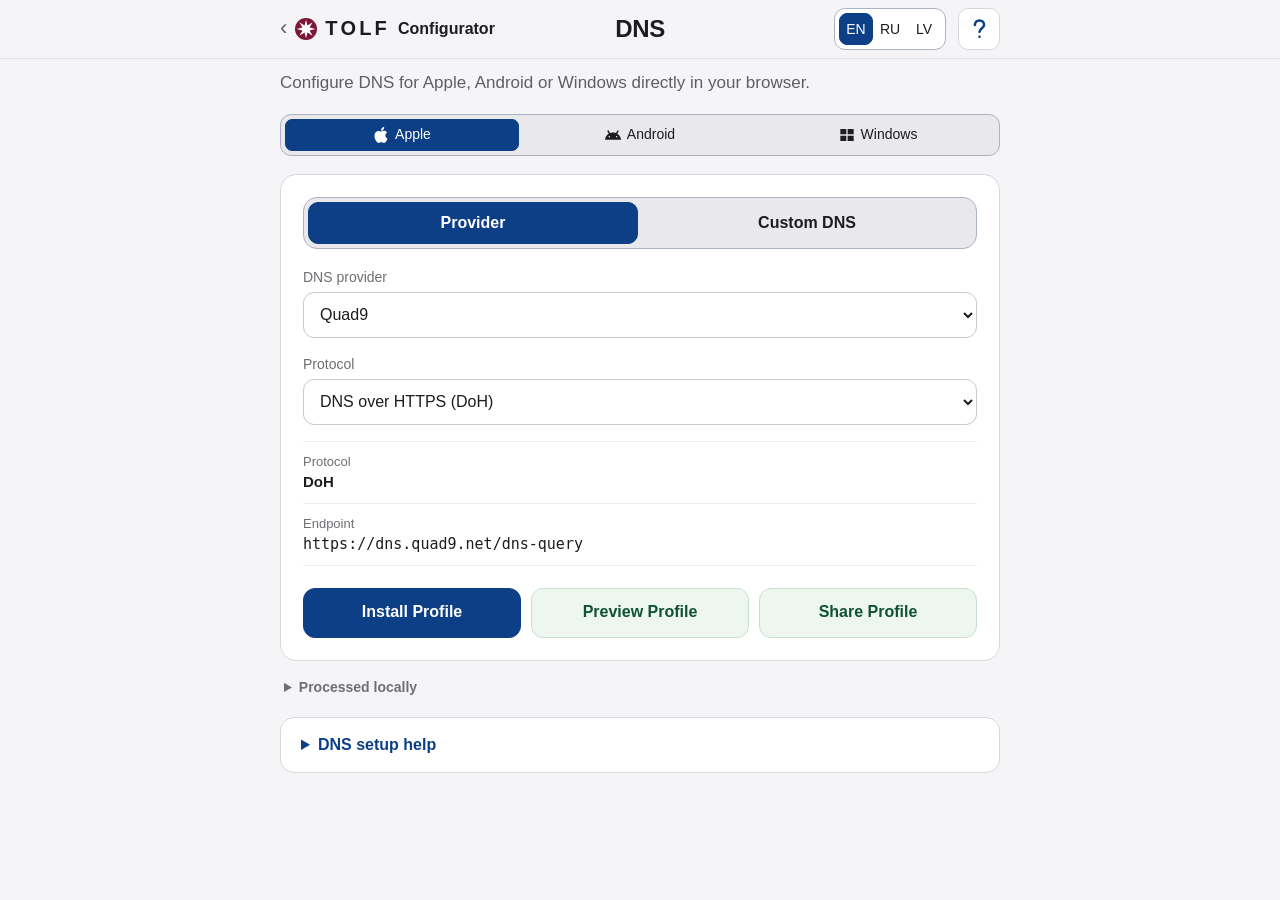
==== commit e8b96ddc: "Refresh shared selected segment palette" ====
--- a/dns/index.html
+++ b/dns/index.html
@@ -15,7 +15,7 @@
 <meta property="og:description" content="Create a DNS configuration profile using your own server and connection settings. Download the profile to set up a compatible device.">
 <script id="tolf-search-metadata" type="application/json">{"en": ["DNS profile generator — TOLF Configurator", "Create a DNS configuration profile using your own server and connection settings. Download the profile to set up a compatible device."], "ru": ["Конфигуратор профиля DNS — TOLF", "Создайте профиль DNS с параметрами своего сервера. Скачайте готовую конфигурацию для настройки совместимого устройства."], "lv": ["DNS profilu konfigurators — TOLF", "Izveidojiet DNS profilu ar sava servera savienojuma parametriem un lejupielādējiet konfigurāciju saderīgai ierīcei."]}</script>
 <script defer src="/search-metadata.js?v=20261109"></script>
-<link rel="stylesheet" href="/segmented-controls.css?v=20261123"></head>
+<link rel="stylesheet" href="/segmented-controls.css?v=20261127-selected-blue"></head>
 <body>
 <main>
   <header class="page-header">
--- a/segmented-controls.css
+++ b/segmented-controls.css
@@ -1,9 +1,18 @@
-/* Shared frames for segmented choices and their selected options. */
+/* Shared segmented controls: one selected state on every TOLF page. */
 :root {
   --tolf-segment-border: #aab3c2;
+  --tolf-segment-text: #1d1d1f;
+  --tolf-segment-selected: #0c3f85;
+  --tolf-segment-selected-border: #0c3f85;
+  --tolf-segment-hover: rgba(0, 0, 0, .05);
 }
 @media (prefers-color-scheme: dark) {
-  :root { --tolf-segment-border: #647184; }
+  :root {
+    --tolf-segment-border: #647184;
+    --tolf-segment-text: #f5f7fa;
+    --tolf-segment-selected-border: #8eb4e7;
+    --tolf-segment-hover: rgba(255, 255, 255, .07);
+  }
 }
 html :is(.tolf-language,
   .language,
@@ -17,7 +26,6 @@
   .target-platform-selector,
   .mode-tabs,
   .auth-methods,
-  .vpn-setup-tabs,
   .admin-tabs,
   #anyConnectModeSelector,
   html[data-tolf-ui="quick"] header nav[aria-label="Language"]) {
@@ -35,13 +43,14 @@
   .target-platform-selector,
   .mode-tabs,
   .auth-methods,
-  .vpn-setup-tabs,
   .admin-tabs,
   #anyConnectModeSelector,
   html[data-tolf-ui="quick"] header nav[aria-label="Language"]) > :is(button, a) {
   box-sizing: border-box;
-  border-width: 1px !important;
-  border-style: solid !important;
+  border: 1px solid transparent !important;
+  background: transparent !important;
+  color: var(--tolf-segment-text) !important;
+  box-shadow: none !important;
 }
 html :is(.tolf-language,
   .language,
@@ -55,13 +64,53 @@
   .target-platform-selector,
   .mode-tabs,
   .auth-methods,
-  .vpn-setup-tabs,
+  .admin-tabs,
+  #anyConnectModeSelector,
+  html[data-tolf-ui="quick"] header nav[aria-label="Language"]) > :is(button, a):hover:not(:disabled):not([aria-disabled="true"]) {
+  background: var(--tolf-segment-hover) !important;
+}
+html :is(.tolf-language,
+  .language,
+  .language-switcher,
+  .admin-languages,
+  .public-language,
+  .billing-language,
+  .visits-languages,
+  .platform-switcher,
+  .platform-options,
+  .target-platform-selector,
+  .mode-tabs,
+  .auth-methods,
   .admin-tabs,
   #anyConnectModeSelector,
   html[data-tolf-ui="quick"] header nav[aria-label="Language"]) > :is(button, a):is(.active, .selected, [aria-pressed="true"], [aria-selected="true"], [aria-current="page"]),
 html #anyConnectModeSelector .anyconnect-mode-button.active,
 html .target-platform-choice input:checked + .target-platform-segment {
-  border: 1px solid var(--tolf-segment-border) !important;
+  border: 1px solid var(--tolf-segment-selected-border) !important;
+  background: var(--tolf-segment-selected) !important;
+  color: #fff !important;
+  box-shadow: none !important;
+}
+:is(html :is(.tolf-language,  .language,  .language-switcher,  .admin-languages,  .public-language,  .billing-language,  .visits-languages,  .platform-switcher,  .platform-options,  .target-platform-selector,  .mode-tabs,  .auth-methods,  .admin-tabs,  #anyConnectModeSelector,  html[data-tolf-ui="quick"] header nav[aria-label="Language"]) > :is(button, a):is(.active, .selected, [aria-pressed="true"], [aria-selected="true"], [aria-current="page"]),html #anyConnectModeSelector .anyconnect-mode-button.active,html .target-platform-choice input:checked + .target-platform-segment) :is(span, small, strong, svg) {
+  color: inherit !important;
+}
+html :is(.tolf-language,
+  .language,
+  .language-switcher,
+  .admin-languages,
+  .public-language,
+  .billing-language,
+  .visits-languages,
+  .platform-switcher,
+  .platform-options,
+  .target-platform-selector,
+  .mode-tabs,
+  .auth-methods,
+  .admin-tabs,
+  #anyConnectModeSelector,
+  html[data-tolf-ui="quick"] header nav[aria-label="Language"]) > :is(button, a):focus-visible {
+  outline: 2px solid var(--tolf-segment-selected-border);
+  outline-offset: 2px;
 }
 html .platform-options {
   padding: 4px;
